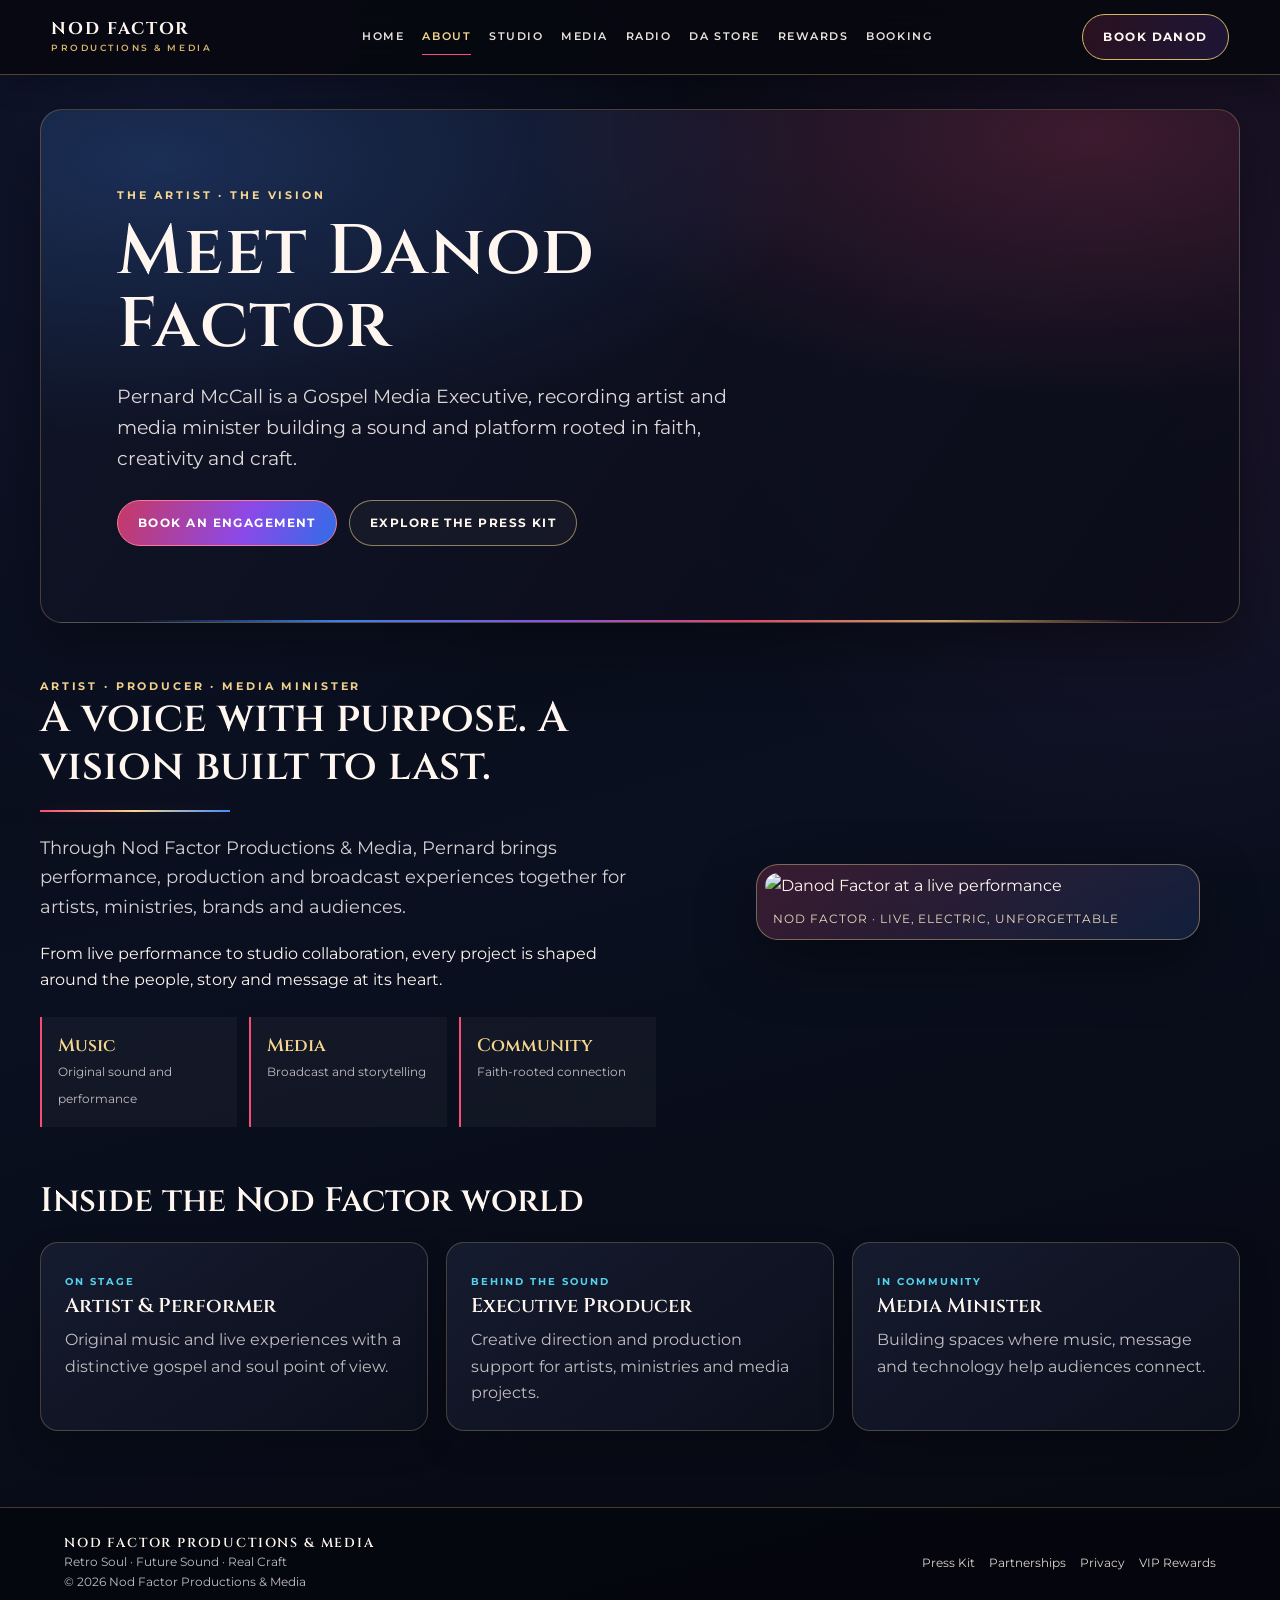
==== about.html @ 2c1477db "Refresh about.html with shared Nod Factor design" ====
<!DOCTYPE html><html lang="en"><head><meta charset="UTF-8"><meta name="viewport" content="width=device-width, initial-scale=1"><meta name="theme-color" content="#070810"><meta name="description" content="Meet Pernard McCall, recording artist, gospel media executive and founder of Nod Factor Productions."><title>About Danod Factor | Nod Factor Productions</title><link rel="stylesheet" href="style.css"></head><body><a class="skip-link" href="#main">Skip to content</a>
<header class="site-header">
  <a class="site-brand" href="index.html" aria-label="Nod Factor Productions home"><strong>NOD FACTOR</strong><small>PRODUCTIONS &amp; MEDIA</small></a>
  <nav class="site-links" aria-label="Primary navigation">
    <a href="index.html">Home</a>
    <a href="about.html" aria-current="page">About</a>
    <a href="productions.html">Studio</a>
    <a href="media.html">Media</a>
    <a href="radio.html">Radio</a>
    <a href="store.html">Da Store</a>
    <a href="rewards.html">Rewards</a>
    <a href="booking.html">Booking</a>
  </nav>
  <a class="site-header-cta" href="booking.html">Book Danod</a>
</header><main class="site-main" id="main">
<section class="page-hero"><div class="page-hero-copy"><span class="page-kicker">The Artist · The Vision</span><h1>Meet Danod Factor</h1><p>Pernard McCall is a Gospel Media Executive, recording artist and media minister building a sound and platform rooted in faith, creativity and craft.</p><div class="page-actions"><a class="btn btn-primary" href="booking.html">Book an Engagement</a><a class="btn btn-ghost" href="epk.html">Explore the Press Kit</a></div></div></section>
<section class="section-block split-layout"><div><span class="page-kicker">Artist · Producer · Media Minister</span><h2 class="page-title">A voice with purpose. A vision built to last.</h2><div class="gold-divider"></div><p class="page-lead">Through Nod Factor Productions &amp; Media, Pernard brings performance, production and broadcast experiences together for artists, ministries, brands and audiences.</p><p>From live performance to studio collaboration, every project is shaped around the people, story and message at its heart.</p><div class="stats-row"><div class="stat-card"><strong>Music</strong><span>Original sound and performance</span></div><div class="stat-card"><strong>Media</strong><span>Broadcast and storytelling</span></div><div class="stat-card"><strong>Community</strong><span>Faith-rooted connection</span></div></div></div><figure class="image-frame"><img src="The%20Artist.jpg" alt="Danod Factor at a live performance" loading="lazy"><figcaption class="image-caption">NOD FACTOR · LIVE, ELECTRIC, UNFORGETTABLE</figcaption></figure></section>
<section class="section-block"><h2 class="section-heading">Inside the Nod Factor world</h2><div class="card-grid"><article class="card"><span class="card-kicker">On stage</span><h3>Artist &amp; Performer</h3><p>Original music and live experiences with a distinctive gospel and soul point of view.</p></article><article class="card"><span class="card-kicker">Behind the sound</span><h3>Executive Producer</h3><p>Creative direction and production support for artists, ministries and media projects.</p></article><article class="card"><span class="card-kicker">In community</span><h3>Media Minister</h3><p>Building spaces where music, message and technology help audiences connect.</p></article></div></section>
</main><footer class="site-footer">
  <div><div class="footer-brand">NOD FACTOR PRODUCTIONS &amp; MEDIA</div><div>Retro Soul · Future Sound · Real Craft</div><div>© 2026 Nod Factor Productions &amp; Media</div></div>
  <div class="footer-links"><a href="epk.html">Press Kit</a><a href="partners.html">Partnerships</a><a href="privacy-policy.html">Privacy</a><a href="rewards.html">VIP Rewards</a></div>
</footer></body></html>
---- style.css ----
@import url('https://fonts.googleapis.com/css2?family=Cinzel:wght@500;600;700&family=Montserrat:wght@300;400;500;600;700&display=swap');
:root{color-scheme:dark;--bg:#070810;--bg-soft:#0d1120;--panel:#111729;--panel-2:#171d31;--ink:#fff7ef;--muted:#c1bdc0;--line:rgba(255,255,255,.14);--gold:#d8b36a;--gold-bright:#f6d68f;--ruby:#fa4b75;--violet:#915cff;--blue:#438dff;--cyan:#55d3ee;--shadow:0 22px 60px rgba(0,0,0,.38);--radius:22px}
*{box-sizing:border-box}html{scroll-behavior:smooth;scroll-padding-top:90px}body{margin:0;min-height:100vh;background:radial-gradient(ellipse at 12% 5%,rgba(58,86,190,.16),transparent 35%),radial-gradient(ellipse at 92% 18%,rgba(146,56,130,.15),transparent 32%),linear-gradient(165deg,#080912 0%,#0a1020 52%,#070810 100%);color:var(--ink);font:400 16px/1.65 'Montserrat',Arial,sans-serif;-webkit-font-smoothing:antialiased}a{color:inherit;text-decoration:none}a:hover{color:var(--gold-bright)}img{max-width:100%;display:block}button,input,textarea,select{font:inherit}:focus-visible{outline:3px solid var(--cyan);outline-offset:3px}.skip-link{position:absolute;top:-80px;left:16px;z-index:3000;padding:10px 15px;background:var(--gold-bright);color:#111;border-radius:8px}.skip-link:focus{top:12px}
.site-header{position:sticky;top:0;z-index:1000;display:flex;align-items:center;justify-content:space-between;gap:18px;padding:14px clamp(16px,4vw,56px);background:rgba(7,8,16,.92);backdrop-filter:blur(18px);border-bottom:1px solid rgba(216,179,106,.35);box-shadow:0 8px 28px rgba(0,0,0,.25)}.site-brand{display:flex;flex-direction:column;min-width:max-content;color:var(--ink);font-family:'Cinzel',serif;line-height:1.08;letter-spacing:.12em}.site-brand strong{font-size:17px}.site-brand small{margin-top:5px;color:var(--gold);font:600 9px/1.2 'Montserrat',sans-serif;letter-spacing:.28em}.site-links{display:flex;align-items:center;justify-content:center;gap:clamp(10px,1.4vw,22px);flex:1}.site-links a{padding:8px 0;color:#e9e3df;font-size:11px;font-weight:600;letter-spacing:.14em;text-transform:uppercase;white-space:nowrap;transition:color .2s,border-color .2s;border-bottom:1px solid transparent}.site-links a:hover,.site-links a[aria-current=page]{color:var(--gold-bright);border-color:var(--ruby)}.site-header-cta,.btn,.button{display:inline-flex;align-items:center;justify-content:center;gap:9px;min-height:46px;padding:11px 20px;border:1px solid var(--gold);border-radius:999px;background:linear-gradient(110deg,rgba(250,75,117,.14),rgba(145,92,255,.16));color:var(--ink);font-size:12px;font-weight:700;letter-spacing:.12em;text-transform:uppercase;transition:transform .2s,box-shadow .2s,border-color .2s}.site-header-cta{white-space:nowrap}.site-header-cta:hover,.btn:hover,.button:hover{transform:translateY(-2px);border-color:var(--gold-bright);box-shadow:0 0 28px rgba(250,75,117,.2);color:#fff}.btn-primary,.button-primary{background:linear-gradient(110deg,#c73964,#8b49e8 58%,#316de8);border-color:#ff7897;color:#fff}.btn-ghost,.button-ghost{background:rgba(255,255,255,.035);border-color:rgba(246,214,143,.55)}
.site-main{width:min(1200px,calc(100% - 40px));margin:0 auto;padding:34px 0 76px}.page-hero{position:relative;isolation:isolate;display:flex;align-items:center;min-height:300px;padding:clamp(30px,6vw,76px);overflow:hidden;border:1px solid rgba(216,179,106,.3);border-radius:var(--radius);background:radial-gradient(ellipse at 10% 10%,rgba(67,141,255,.22),transparent 43%),radial-gradient(ellipse at 88% 5%,rgba(250,75,117,.2),transparent 38%),linear-gradient(125deg,rgba(16,21,39,.97),rgba(12,12,25,.92));box-shadow:var(--shadow)}.page-hero::after{content:"";position:absolute;inset:auto 8% 0;height:2px;background:linear-gradient(90deg,transparent,var(--blue),var(--violet),var(--ruby),var(--gold),transparent);opacity:.9}.page-hero-copy{position:relative;z-index:1;max-width:750px}.page-kicker,.eyebrow,.sec-eyebrow{display:block;color:var(--gold-bright);font-size:11px;font-weight:700;letter-spacing:.26em;text-transform:uppercase}.page-hero h1,.rewards-page h1,.thanks h1{margin:12px 0 16px;font:600 clamp(34px,6vw,70px)/1.04 'Cinzel',serif;letter-spacing:.02em}.page-hero p{max-width:670px;color:#ded8d8;font-size:clamp(16px,2vw,19px)}.page-actions{display:flex;flex-wrap:wrap;gap:12px;margin-top:25px}.page-title{margin:0 0 16px;font:600 clamp(27px,4vw,42px)/1.15 'Cinzel',serif}.page-lead{max-width:800px;color:#d5d0d2;font-size:18px}.section-block{padding:54px 0 0}.section-heading{margin:0 0 20px;font:600 clamp(23px,3vw,34px)/1.2 'Cinzel',serif}.gold-divider,.sec-rule,.rule{width:min(190px,40vw);height:2px;margin:18px 0 22px;background:linear-gradient(90deg,var(--ruby),var(--gold-bright),var(--blue));box-shadow:0 0 16px rgba(250,75,117,.2)}.section-intro{max-width:780px;color:var(--muted)}
.split-layout{display:grid;grid-template-columns:minmax(0,1fr) minmax(280px,.85fr);gap:clamp(24px,5vw,60px);align-items:center}.image-frame{position:relative;padding:8px;border:1px solid rgba(246,214,143,.4);border-radius:var(--radius);background:linear-gradient(145deg,rgba(250,75,117,.2),rgba(67,141,255,.14));box-shadow:var(--shadow);overflow:hidden}.image-frame img{width:100%;height:100%;max-height:520px;object-fit:cover;border-radius:15px}.image-caption{margin:10px 8px 2px;color:#e8d9bd;font-size:12px;letter-spacing:.08em}
.card-grid{display:grid;grid-template-columns:repeat(3,minmax(0,1fr));gap:18px}.card,.feature-card{position:relative;padding:24px;border:1px solid rgba(246,214,143,.23);border-radius:18px;background:linear-gradient(145deg,rgba(23,29,49,.92),rgba(12,15,28,.97));box-shadow:0 14px 32px rgba(0,0,0,.2);transition:transform .22s,border-color .22s,box-shadow .22s}.card:hover,.feature-card:hover{transform:translateY(-4px);border-color:rgba(250,75,117,.65);box-shadow:0 20px 40px rgba(0,0,0,.28),0 0 22px rgba(145,92,255,.11)}.card h3,.feature-card h3{margin:0 0 9px;font:600 20px/1.25 'Cinzel',serif}.card p,.feature-card p{margin:0;color:var(--muted)}.card-kicker{color:var(--cyan);font-size:10px;font-weight:700;letter-spacing:.2em;text-transform:uppercase}.feature-card img{width:100%;height:205px;object-fit:cover;border-radius:12px;margin:0 0 17px}.gallery{display:grid;grid-template-columns:repeat(3,minmax(0,1fr));gap:16px}.gallery figure{position:relative;margin:0;min-height:220px;overflow:hidden;border:1px solid rgba(246,214,143,.25);border-radius:18px;background:var(--panel);box-shadow:var(--shadow)}.gallery img{width:100%;height:100%;min-height:250px;object-fit:cover;transition:transform .4s}.gallery figure:hover img{transform:scale(1.035)}.gallery figcaption{position:absolute;inset:auto 0 0;padding:30px 16px 14px;background:linear-gradient(transparent,rgba(3,4,10,.92));color:white;font-size:12px;letter-spacing:.14em;text-transform:uppercase}
.stats-row{display:grid;grid-template-columns:repeat(3,1fr);gap:12px;margin-top:24px}.stat-card{padding:16px;border-left:2px solid var(--ruby);background:rgba(255,255,255,.035)}.stat-card strong{display:block;color:var(--gold-bright);font:600 18px 'Cinzel',serif}.stat-card span{color:var(--muted);font-size:12px}
.form-panel{max-width:850px;padding:clamp(20px,4vw,38px);border:1px solid rgba(246,214,143,.3);border-radius:var(--radius);background:linear-gradient(145deg,rgba(18,24,43,.96),rgba(11,13,25,.98));box-shadow:var(--shadow)}.form-grid{display:grid;grid-template-columns:repeat(2,minmax(0,1fr));gap:16px}.field{display:flex;flex-direction:column;gap:7px}.field-wide{grid-column:1/-1}.field label{color:#eee4dd;font-size:11px;font-weight:700;letter-spacing:.1em;text-transform:uppercase}.field input,.field textarea,.field select,.signup-form input{width:100%;min-height:48px;padding:12px 14px;border:1px solid rgba(246,214,143,.28);border-radius:10px;background:#090c18;color:var(--ink)}.field textarea{min-height:150px;resize:vertical}.field input::placeholder,.field textarea::placeholder,.signup-form input::placeholder{color:#9d9aa6}.form-note{color:var(--muted);font-size:12px}
.site-footer{display:grid;grid-template-columns:1fr auto;gap:22px;align-items:center;padding:26px clamp(18px,5vw,64px);border-top:1px solid rgba(216,179,106,.3);background:rgba(5,6,12,.72);color:var(--muted);font-size:12px}.footer-brand{color:var(--ink);font:600 13px 'Cinzel',serif;letter-spacing:.14em}.footer-links{display:flex;flex-wrap:wrap;justify-content:flex-end;gap:14px}.footer-links a{color:#ddd4cd}
.rewards-page{--rewards-bg:#070810}.rewards-page .hero{text-align:center;margin:24px auto 0;padding:clamp(48px,8vw,96px) 24px 68px;background:radial-gradient(ellipse at 50% 0%,rgba(250,75,117,.22),transparent 42%),radial-gradient(ellipse at 80% 40%,rgba(67,141,255,.18),transparent 36%),linear-gradient(180deg,rgba(16,20,37,.9),rgba(7,8,16,.3));border-bottom:1px solid rgba(246,214,143,.3)}.rewards-page .hero .wrap{width:min(100%,1050px);margin:auto}.rewards-page .hero .eyebrow{letter-spacing:.26em}.rewards-page .hero h1{color:var(--gold-bright);text-shadow:0 0 32px rgba(250,75,117,.24)}.rewards-page .hero .tag{max-width:720px;margin:0 auto 14px;color:#d1ccd1}.rewards-page section{padding:58px 20px}.rewards-page .wrap{max-width:1120px;margin:auto}.rewards-page .sec-eyebrow{text-align:center}.rewards-page .sec-title{text-align:center;margin:8px 0;font:600 clamp(27px,4vw,42px)/1.12 'Cinzel',serif}.rewards-page .sec-rule{margin:16px auto 28px}.rewards-page .grid{display:grid;grid-template-columns:repeat(auto-fit,minmax(220px,1fr));gap:16px}.rewards-page .card{text-align:center}.rewards-page .ico{display:block;font-size:30px;margin-bottom:12px}.rewards-page .name{font:600 17px 'Cinzel',serif;margin:4px 0 8px}.rewards-page .pts{color:var(--gold-bright);font-size:12px;font-weight:700;letter-spacing:.1em;text-transform:uppercase}.rewards-page .prod{width:100%;height:230px;object-fit:contain;margin:0 auto 12px;border-radius:12px;background:radial-gradient(ellipse,rgba(145,92,255,.14),transparent 70%)}.rewards-page .join-block{max-width:680px;margin:25px auto 16px;padding:24px;border:1px solid rgba(250,75,117,.44);border-radius:18px;background:linear-gradient(110deg,rgba(250,75,117,.12),rgba(67,141,255,.12));text-align:center}.rewards-page .join-block .lead{font:600 22px 'Cinzel',serif}.rewards-page .join-block .num{margin-top:8px;color:var(--muted)}.rewards-page .kw{color:var(--gold-bright);font-weight:700}.rewards-page .divider-or{text-align:center;color:var(--muted);font-size:11px;letter-spacing:.18em;margin:26px}.rewards-page .signup-form{display:flex;gap:12px;flex-wrap:wrap;max-width:720px;margin:auto}.rewards-page .signup-form input{flex:1;min-width:210px}.rewards-page .signup-form button{min-height:48px;padding:0 20px;border:1px solid var(--ruby);border-radius:10px;background:linear-gradient(110deg,#c73964,#7747d5);color:#fff;font-weight:700;letter-spacing:.06em;cursor:pointer}.rewards-page .signup-form button:hover{box-shadow:0 0 22px rgba(250,75,117,.28)}.rewards-page footer,.thanks-page footer{margin-top:0}.thanks{min-height:calc(100vh - 160px);display:grid;place-items:center;padding:60px 20px;text-align:center;background:radial-gradient(ellipse at 50% 15%,rgba(145,92,255,.18),transparent 45%)}.thanks .wrap{max-width:760px}.thanks .check{font-size:54px}.thanks h1{color:var(--gold-bright)}.thanks p{color:var(--muted)}.next-box{margin:28px auto;padding:24px;text-align:left;border:1px solid rgba(246,214,143,.25);border-radius:18px;background:rgba(17,23,41,.82)}.next-box h3{font:600 20px 'Cinzel',serif}.next-box li{margin:12px 0;color:#d6d0d1}
.radio-page .radio-player{max-width:740px;margin:24px auto;padding:clamp(20px,4vw,36px);border:1px solid rgba(246,214,143,.32);border-radius:20px;background:linear-gradient(135deg,rgba(17,23,41,.97),rgba(11,13,25,.97));box-shadow:var(--shadow)}.radio-page audio{width:100%;margin-top:15px;accent-color:var(--ruby)}.radio-page .live-badge{display:inline-flex;align-items:center;gap:8px;padding:7px 12px;border:1px solid rgba(250,75,117,.55);border-radius:999px;color:#ff98ad;font-size:10px;font-weight:700;letter-spacing:.17em;text-transform:uppercase}.radio-page .live-dot{width:7px;height:7px;border-radius:50%;background:var(--ruby);box-shadow:0 0 14px var(--ruby)}
@media(max-width:1020px){.site-header{flex-wrap:wrap}.site-links{order:3;justify-content:flex-start;width:100%;overflow-x:auto;padding:3px 0 7px}.site-header-cta{margin-left:auto}.card-grid{grid-template-columns:repeat(2,minmax(0,1fr))}}
@media(max-width:700px){.site-main{width:min(100% - 28px,1200px);padding:18px 0 52px}.site-header{gap:12px;padding:13px 16px}.site-brand strong{font-size:14px}.site-brand small{font-size:8px}.site-header-cta{min-height:39px;padding:8px 12px;font-size:10px}.site-links{gap:18px}.site-links a{font-size:10px}.page-hero{min-height:270px;padding:30px 22px}.split-layout,.card-grid,.gallery{grid-template-columns:1fr}.gallery figure{min-height:230px}.gallery img{min-height:250px}.stats-row{grid-template-columns:1fr}.form-grid{grid-template-columns:1fr}.site-footer{grid-template-columns:1fr}.footer-links{justify-content:flex-start}.rewards-page .hero{margin-top:12px}.rewards-page section{padding:42px 16px}.rewards-page .signup-form{flex-direction:column}.rewards-page .signup-form button{min-height:50px}.thanks{min-height:70vh}}
@media(prefers-reduced-motion:reduce){*,*::before,*::after{scroll-behavior:auto!important;transition:none!important;animation:none!important}}
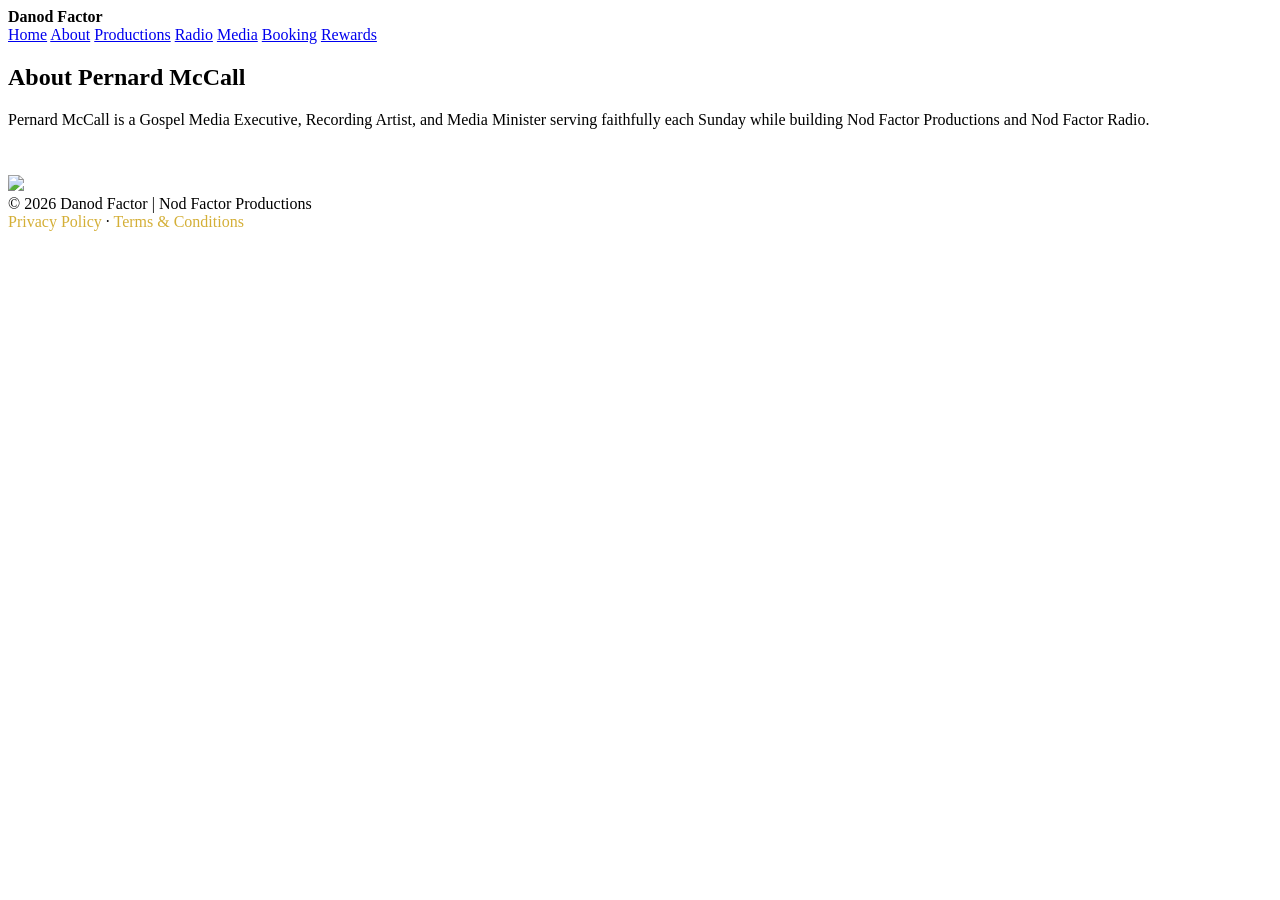
==== commit 71aab5b2: "Add SMS privacy and terms disclosures" ====
--- a/about.html
+++ b/about.html
@@ -1,22 +1,34 @@
-<!DOCTYPE html><html lang="en"><head><meta charset="UTF-8"><meta name="viewport" content="width=device-width, initial-scale=1"><meta name="theme-color" content="#070810"><meta name="description" content="Meet Pernard McCall, recording artist, gospel media executive and founder of Nod Factor Productions."><title>About Danod Factor | Nod Factor Productions</title><link rel="stylesheet" href="style.css"></head><body><a class="skip-link" href="#main">Skip to content</a>
-<header class="site-header">
-  <a class="site-brand" href="index.html" aria-label="Nod Factor Productions home"><strong>NOD FACTOR</strong><small>PRODUCTIONS &amp; MEDIA</small></a>
-  <nav class="site-links" aria-label="Primary navigation">
-    <a href="index.html">Home</a>
-    <a href="about.html" aria-current="page">About</a>
-    <a href="productions.html">Studio</a>
-    <a href="media.html">Media</a>
-    <a href="radio.html">Radio</a>
-    <a href="store.html">Da Store</a>
-    <a href="rewards.html">Rewards</a>
-    <a href="booking.html">Booking</a>
-  </nav>
-  <a class="site-header-cta" href="booking.html">Book Danod</a>
-</header><main class="site-main" id="main">
-<section class="page-hero"><div class="page-hero-copy"><span class="page-kicker">The Artist · The Vision</span><h1>Meet Danod Factor</h1><p>Pernard McCall is a Gospel Media Executive, recording artist and media minister building a sound and platform rooted in faith, creativity and craft.</p><div class="page-actions"><a class="btn btn-primary" href="booking.html">Book an Engagement</a><a class="btn btn-ghost" href="epk.html">Explore the Press Kit</a></div></div></section>
-<section class="section-block split-layout"><div><span class="page-kicker">Artist · Producer · Media Minister</span><h2 class="page-title">A voice with purpose. A vision built to last.</h2><div class="gold-divider"></div><p class="page-lead">Through Nod Factor Productions &amp; Media, Pernard brings performance, production and broadcast experiences together for artists, ministries, brands and audiences.</p><p>From live performance to studio collaboration, every project is shaped around the people, story and message at its heart.</p><div class="stats-row"><div class="stat-card"><strong>Music</strong><span>Original sound and performance</span></div><div class="stat-card"><strong>Media</strong><span>Broadcast and storytelling</span></div><div class="stat-card"><strong>Community</strong><span>Faith-rooted connection</span></div></div></div><figure class="image-frame"><img src="The%20Artist.jpg" alt="Danod Factor at a live performance" loading="lazy"><figcaption class="image-caption">NOD FACTOR · LIVE, ELECTRIC, UNFORGETTABLE</figcaption></figure></section>
-<section class="section-block"><h2 class="section-heading">Inside the Nod Factor world</h2><div class="card-grid"><article class="card"><span class="card-kicker">On stage</span><h3>Artist &amp; Performer</h3><p>Original music and live experiences with a distinctive gospel and soul point of view.</p></article><article class="card"><span class="card-kicker">Behind the sound</span><h3>Executive Producer</h3><p>Creative direction and production support for artists, ministries and media projects.</p></article><article class="card"><span class="card-kicker">In community</span><h3>Media Minister</h3><p>Building spaces where music, message and technology help audiences connect.</p></article></div></section>
-</main><footer class="site-footer">
-  <div><div class="footer-brand">NOD FACTOR PRODUCTIONS &amp; MEDIA</div><div>Retro Soul · Future Sound · Real Craft</div><div>© 2026 Nod Factor Productions &amp; Media</div></div>
-  <div class="footer-links"><a href="epk.html">Press Kit</a><a href="partners.html">Partnerships</a><a href="privacy-policy.html">Privacy</a><a href="rewards.html">VIP Rewards</a></div>
-</footer></body></html>+
+<!DOCTYPE html>
+<html>
+<head>
+<meta charset="UTF-8">
+<meta name="viewport" content="width=device-width, initial-scale=1.0">
+<title>About | Danod Factor</title>
+<link rel="stylesheet" href="assets/css/style.css">
+<link href="https://fonts.googleapis.com/css2?family=Cinzel:wght@600&family=Montserrat:wght@300;400;600&display=swap" rel="stylesheet">
+</head>
+<body>
+<nav>
+<div><strong>Danod Factor</strong></div>
+<div>
+<a href="index.html">Home</a>
+<a href="about.html">About</a>
+<a href="productions.html">Productions</a>
+<a href="radio.html">Radio</a>
+<a href="media.html">Media</a>
+<a href="booking.html">Booking</a>
+<a href="rewards.html">Rewards</a>
+</div>
+</nav>
+
+<section>
+<h2>About Pernard McCall</h2>
+<div class="gold-divider"></div>
+<p>Pernard McCall is a Gospel Media Executive, Recording Artist, and Media Minister serving faithfully each Sunday while building Nod Factor Productions and Nod Factor Radio.</p>
+<img src="assets/images/The Artist.jpg" style="width:100%;max-width:500px;margin-top:30px;">
+</section>
+
+<footer>© 2026 Danod Factor | Nod Factor Productions<br><span class="legal-footer-links"><a href="privacy-policy.html" style="color:#d4af37;text-decoration:none;">Privacy Policy</a><span aria-hidden="true"> · </span><a href="terms.html" style="color:#d4af37;text-decoration:none;">Terms &amp; Conditions</a></span></footer>
+</body>
+</html>
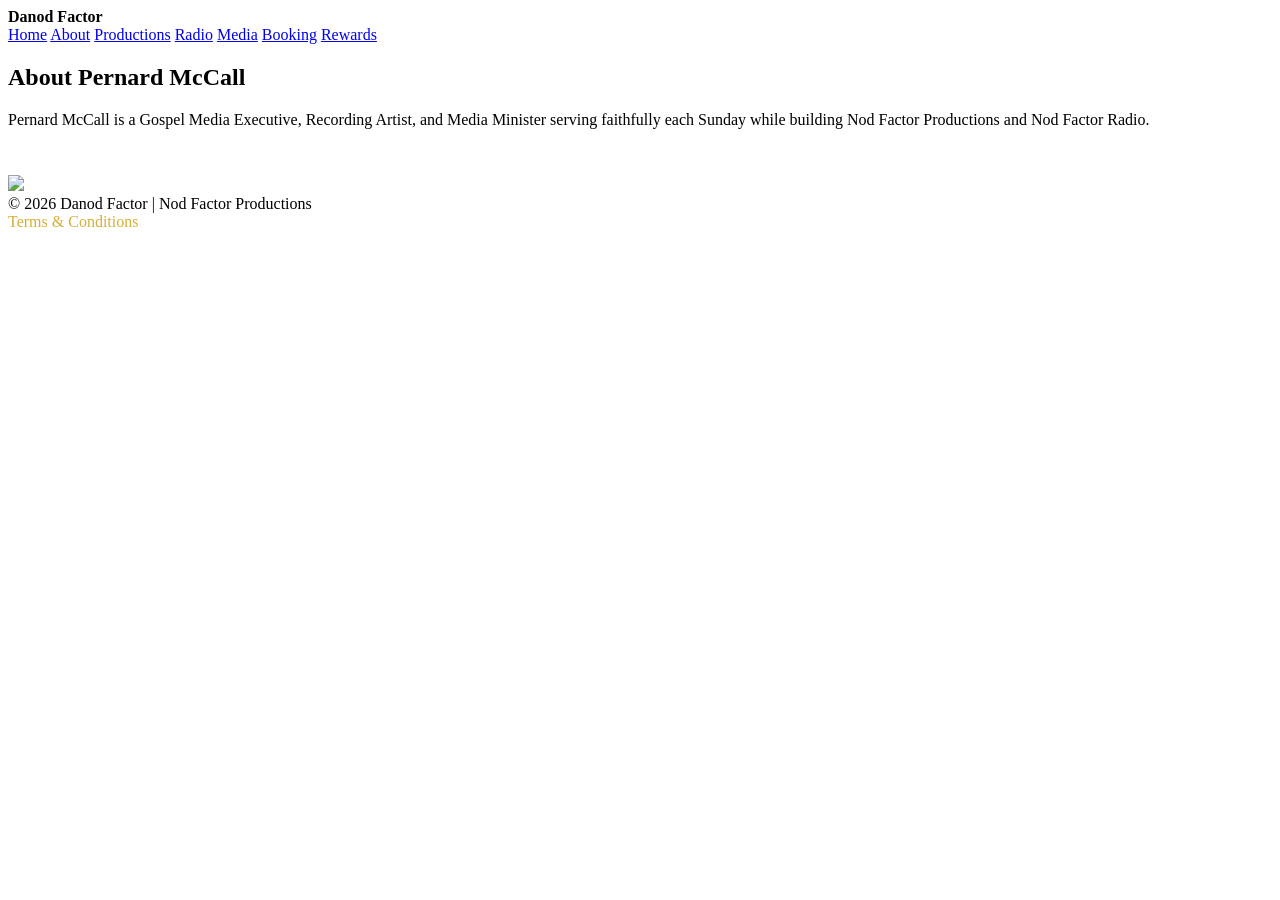
==== commit 53cc5a76: "Fix legal footer links and policy navigation" ====
--- a/about.html
+++ b/about.html
@@ -29,6 +29,6 @@
 <img src="assets/images/The Artist.jpg" style="width:100%;max-width:500px;margin-top:30px;">
 </section>
 
-<footer>© 2026 Danod Factor | Nod Factor Productions<br><span class="legal-footer-links"><a href="privacy-policy.html" style="color:#d4af37;text-decoration:none;">Privacy Policy</a><span aria-hidden="true"> · </span><a href="terms.html" style="color:#d4af37;text-decoration:none;">Terms &amp; Conditions</a></span></footer>
+<footer>© 2026 Danod Factor | Nod Factor Productions<br><span class="legal-footer-links"><a href="terms.html" style="color:#d4af37;text-decoration:none;">Terms &amp; Conditions</a></span></footer>
 </body>
 </html>
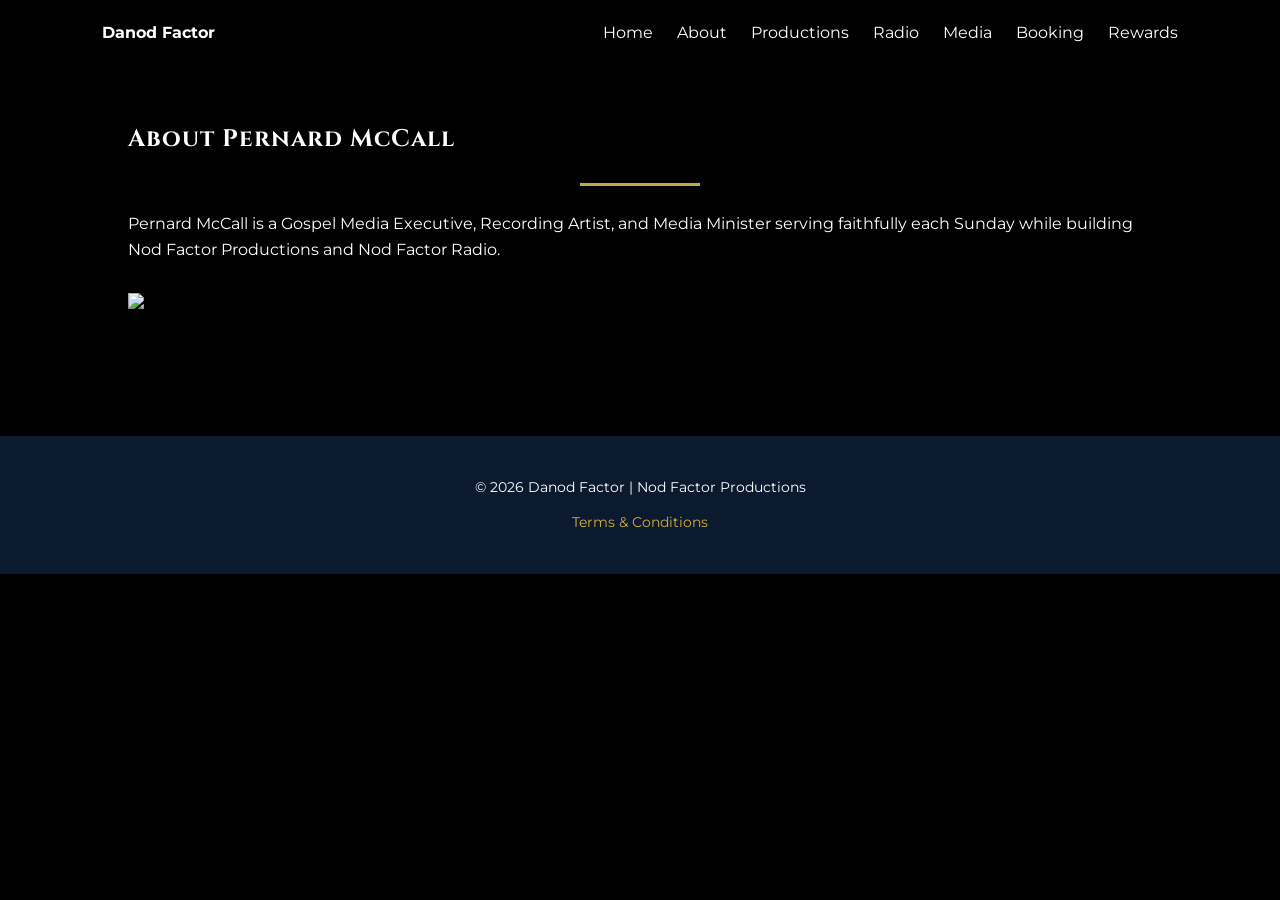
==== commit b4c40677: "Fix stylesheet path on about.html" ====
--- a/about.html
+++ b/about.html
@@ -5,7 +5,7 @@
 <meta charset="UTF-8">
 <meta name="viewport" content="width=device-width, initial-scale=1.0">
 <title>About | Danod Factor</title>
-<link rel="stylesheet" href="assets/css/style.css">
+<link rel="stylesheet" href="/style.css">
 <link href="https://fonts.googleapis.com/css2?family=Cinzel:wght@600&family=Montserrat:wght@300;400;600&display=swap" rel="stylesheet">
 </head>
 <body>
--- a/style.css
+++ b/style.css
@@ -0,0 +1,40 @@
+
+:root{
+  --black:#000;
+  --gold:#C6A64A;
+  --navy:#0B1A2F;
+  --white:#ffffff;
+}
+*{margin:0;padding:0;box-sizing:border-box;}
+body{font-family:'Montserrat',sans-serif;background:var(--black);color:var(--white);line-height:1.6;}
+h1,h2,h3{font-family:'Cinzel',serif;letter-spacing:1px;}
+nav{background:rgba(0,0,0,.95);padding:20px 8%;position:fixed;width:100%;z-index:1000;display:flex;justify-content:space-between;align-items:center;}
+nav a{color:var(--white);margin-left:20px;text-decoration:none;}
+nav a:hover{color:var(--gold);}
+section{padding:120px 10%;}
+.hero{height:100vh;position:relative;overflow:hidden;}
+.hero-overlay{text-align:center;margin-top:120px;}
+.btn{display:inline-block;padding:14px 30px;border:2px solid var(--gold);color:var(--gold);margin-top:20px;text-decoration:none;transition:.3s;}
+.btn:hover{background:var(--gold);color:var(--black);}
+.navy-section{background:var(--navy);}
+.gold-divider{width:120px;height:3px;background:var(--gold);margin:25px auto;}
+.gallery{display:grid;grid-template-columns:repeat(auto-fit,minmax(250px,1fr));gap:25px;}
+.gallery img{width:100%;border-radius:12px;}
+footer{background:var(--navy);text-align:center;padding:40px;font-size:.9rem;}
+
+
+/* Legal page brand and policy links */
+.brand-lockup a{display:flex;align-items:center;gap:12px;color:var(--gold);text-decoration:none;font-family:'Cinzel',serif;font-weight:600;}
+.brand-lockup img{width:64px;height:64px;object-fit:contain;background:#fff;border-radius:4px;}
+.legal-footer-links{display:inline-flex;gap:10px;margin-top:12px;flex-wrap:wrap;justify-content:center;}
+.legal-footer-links a{color:var(--gold);text-decoration:none;}
+.legal-footer-links a:hover{text-decoration:underline;}
+.legal-page{max-width:1100px;margin:0 auto;}
+.legal-page h1{font-size:clamp(2rem,5vw,3.25rem);color:var(--gold);text-align:center;}
+.legal-page h2{font-family:'Cinzel',serif;color:var(--gold);margin-top:36px;font-size:1.35rem;}
+.legal-page h3{font-family:'Montserrat',sans-serif;color:var(--gold);font-size:1rem;margin:26px 0 8px;}
+.legal-page p{margin:10px 0 16px;}
+.legal-page a{color:var(--gold);}
+.legal-intro{text-align:center;max-width:760px;margin:0 auto 34px;}
+.legal-brand{display:flex;justify-content:center;margin:0 auto 24px;}
+.legal-brand img{display:block;width:148px;height:148px;object-fit:contain;background:#fff;border-radius:8px;padding:4px;}
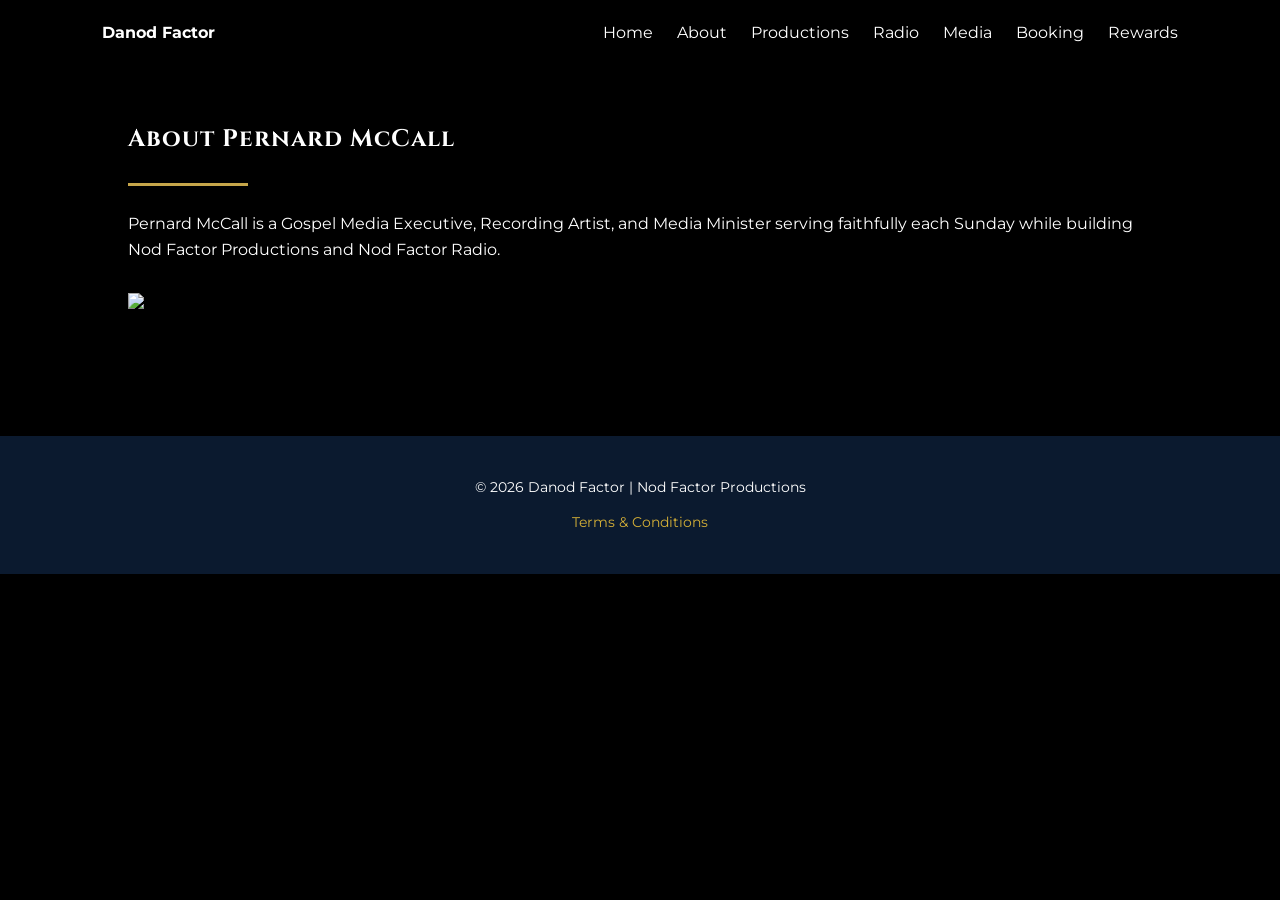
==== commit 71db4d97: "Fix image paths on about.html" ====
--- a/about.html
+++ b/about.html
@@ -26,7 +26,7 @@
 <h2>About Pernard McCall</h2>
 <div class="gold-divider"></div>
 <p>Pernard McCall is a Gospel Media Executive, Recording Artist, and Media Minister serving faithfully each Sunday while building Nod Factor Productions and Nod Factor Radio.</p>
-<img src="assets/images/The Artist.jpg" style="width:100%;max-width:500px;margin-top:30px;">
+<img src="/The Artist.jpg" style="width:100%;max-width:500px;margin-top:30px;">
 </section>
 
 <footer>© 2026 Danod Factor | Nod Factor Productions<br><span class="legal-footer-links"><a href="terms.html" style="color:#d4af37;text-decoration:none;">Terms &amp; Conditions</a></span></footer>
--- a/style.css
+++ b/style.css
@@ -38,3 +38,35 @@
 .legal-intro{text-align:center;max-width:760px;margin:0 auto 34px;}
 .legal-brand{display:flex;justify-content:center;margin:0 auto 24px;}
 .legal-brand img{display:block;width:148px;height:148px;object-fit:contain;background:#fff;border-radius:8px;padding:4px;}
+
+/* Legacy page forms and responsive navigation */
+section .gold-divider{margin:25px 0;}
+form{max-width:540px;margin-top:18px;}
+form input[type="text"],
+form input[type="email"],
+form input[type="tel"],
+form textarea,
+form select{
+  display:block;
+  width:100%;
+  padding:12px 14px;
+  margin:0 0 18px;
+  border:1px solid rgba(198,166,74,.72);
+  border-radius:4px;
+  background:#101c2c;
+  color:var(--white);
+  font:400 1rem 'Montserrat',sans-serif;
+}
+form textarea{min-height:140px;resize:vertical;}
+form input::placeholder,
+form textarea::placeholder{color:#b9c1ce;opacity:1;}
+form input:focus,
+form textarea:focus,
+form select:focus{outline:2px solid var(--gold);outline-offset:2px;}
+button.btn{background:transparent;font:600 .95rem 'Montserrat',sans-serif;cursor:pointer;}
+button.btn:hover{background:var(--gold);color:var(--black);}
+@media(max-width:700px){
+  nav{position:relative;flex-direction:column;align-items:flex-start;gap:12px;padding:18px 5%;}
+  nav>div:last-child{display:flex;flex-wrap:wrap;gap:10px;}
+  nav a{margin-left:0;}
+}
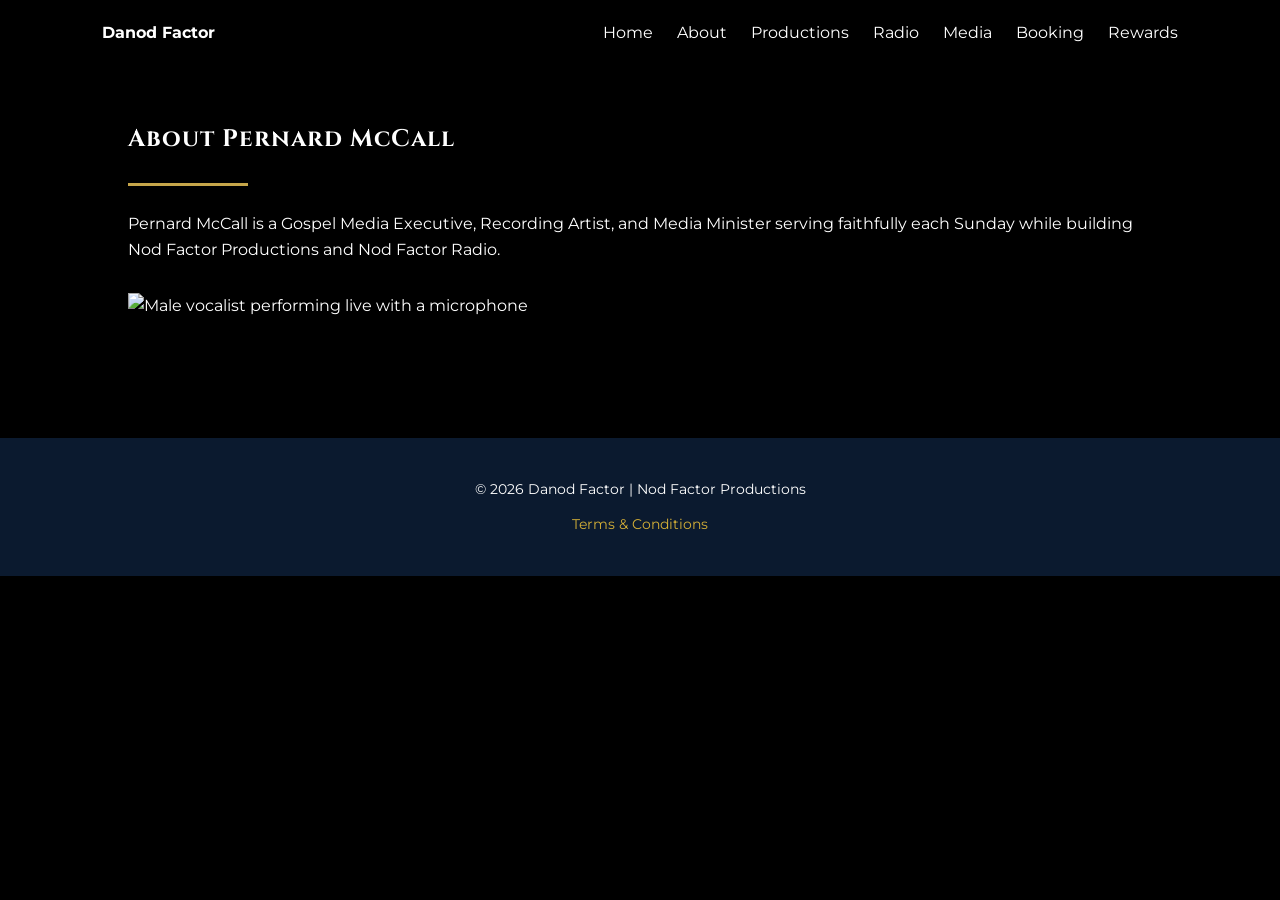
==== commit c5a17709: "Improve accessibility and spacing on about.html" ====
--- a/about.html
+++ b/about.html
@@ -26,7 +26,7 @@
 <h2>About Pernard McCall</h2>
 <div class="gold-divider"></div>
 <p>Pernard McCall is a Gospel Media Executive, Recording Artist, and Media Minister serving faithfully each Sunday while building Nod Factor Productions and Nod Factor Radio.</p>
-<img src="/The Artist.jpg" style="width:100%;max-width:500px;margin-top:30px;">
+<img src="/The Artist.jpg" alt="Male vocalist performing live with a microphone" style="width:100%;max-width:500px;margin-top:30px;">
 </section>
 
 <footer>© 2026 Danod Factor | Nod Factor Productions<br><span class="legal-footer-links"><a href="terms.html" style="color:#d4af37;text-decoration:none;">Terms &amp; Conditions</a></span></footer>
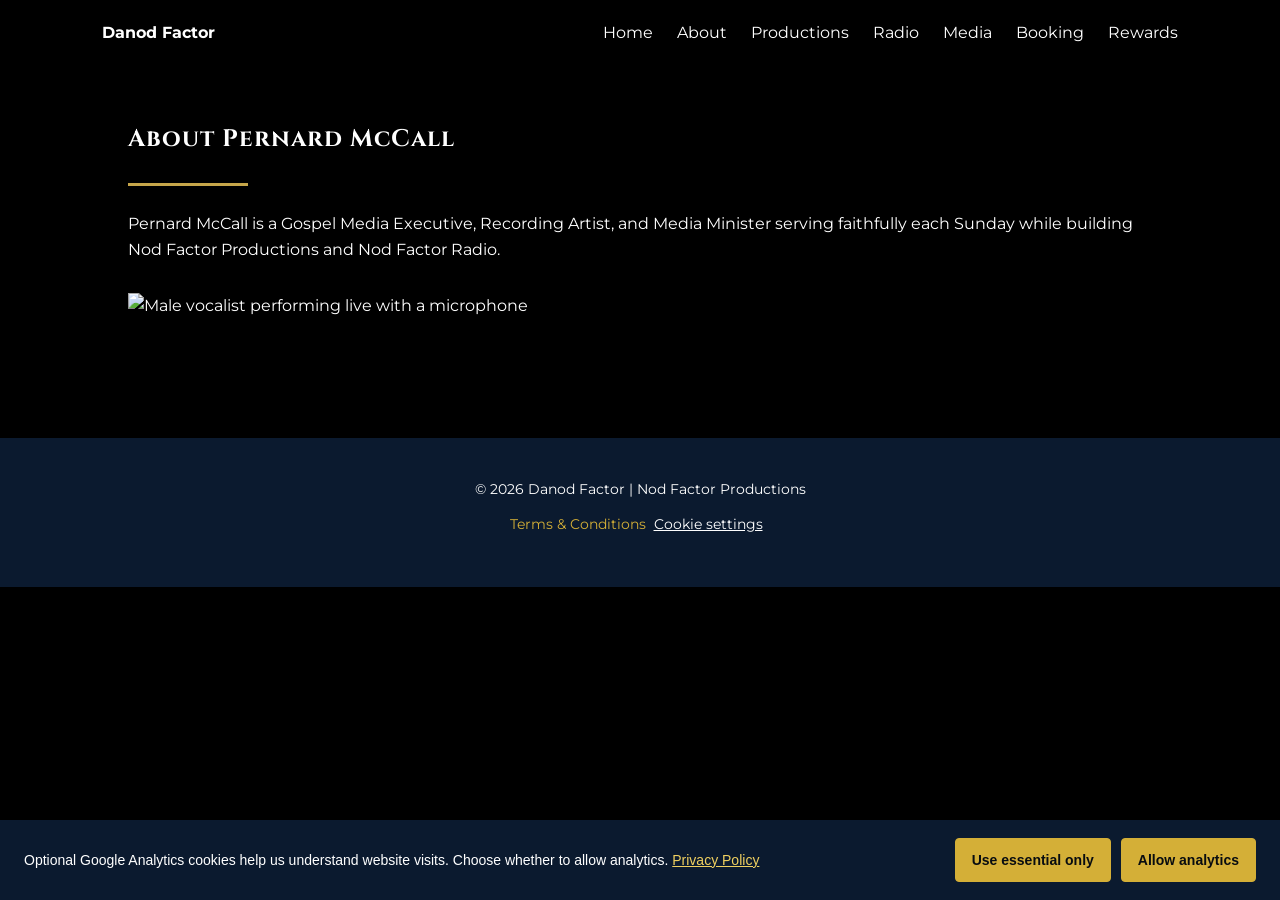
==== commit 7b459a79: "Add consent-controlled GA4 analytics for Nod Factor website" ====
--- a/about.html
+++ b/about.html
@@ -7,6 +7,7 @@
 <title>About | Danod Factor</title>
 <link rel="stylesheet" href="/style.css">
 <link href="https://fonts.googleapis.com/css2?family=Cinzel:wght@600&family=Montserrat:wght@300;400;600&display=swap" rel="stylesheet">
+<script defer src="/analytics.js"></script>
 </head>
 <body>
 <nav>
--- a/style.css
+++ b/style.css
@@ -70,3 +70,22 @@
   nav>div:last-child{display:flex;flex-wrap:wrap;gap:10px;}
   nav a{margin-left:0;}
 }
+
+/* Independent marketing / informational opt-in controls on legal pages */
+.legal-page .sms-consent-panel{margin:32px 0;padding:25px;background:#111a27;border:1px solid rgba(198,166,74,.55);border-radius:12px}
+.legal-page .sms-consent-panel h3{margin-top:0;font-size:1.15rem}
+.legal-page .sms-consent-form{max-width:780px;margin-top:20px}
+.legal-page .sms-phone-label{display:block;font-weight:600;margin:0 0 8px}
+.legal-page .sms-consent-choices{border:0;padding:0;min-width:0;margin:10px 0 0}
+.legal-page .sms-consent-choices legend{font-weight:600;padding:0 0 10px}
+.legal-page .sms-choice{display:flex;align-items:flex-start;gap:14px;padding:17px;margin:0 0 13px;border:1px solid rgba(198,166,74,.43);border-radius:8px;background:#19283a;cursor:pointer;line-height:1.65}
+.legal-page .sms-choice input[type="checkbox"]{flex:none;width:21px;height:21px;margin-top:4px;accent-color:#C6A64A;cursor:pointer}
+.legal-page .sms-choice strong{color:#fff}
+.legal-page .sms-optional{color:#e1ca8d;font-weight:400}
+.legal-page .sms-disclosure{font-size:.93rem;color:#ebebeb}
+.legal-page .sms-footnote{font-size:.85rem;color:#c9ced8}
+.legal-page .sms-error{color:#ffd4ce;font-weight:600}
+.legal-page .sms-error[hidden]{display:none}
+.legal-page .sms-honeypot{position:absolute;left:-9999px}
+.legal-page .sms-submit{margin-top:8px}
+@media(max-width:700px){.legal-page .sms-consent-panel{padding:17px}.legal-page .sms-choice{padding:12px;gap:10px}}
